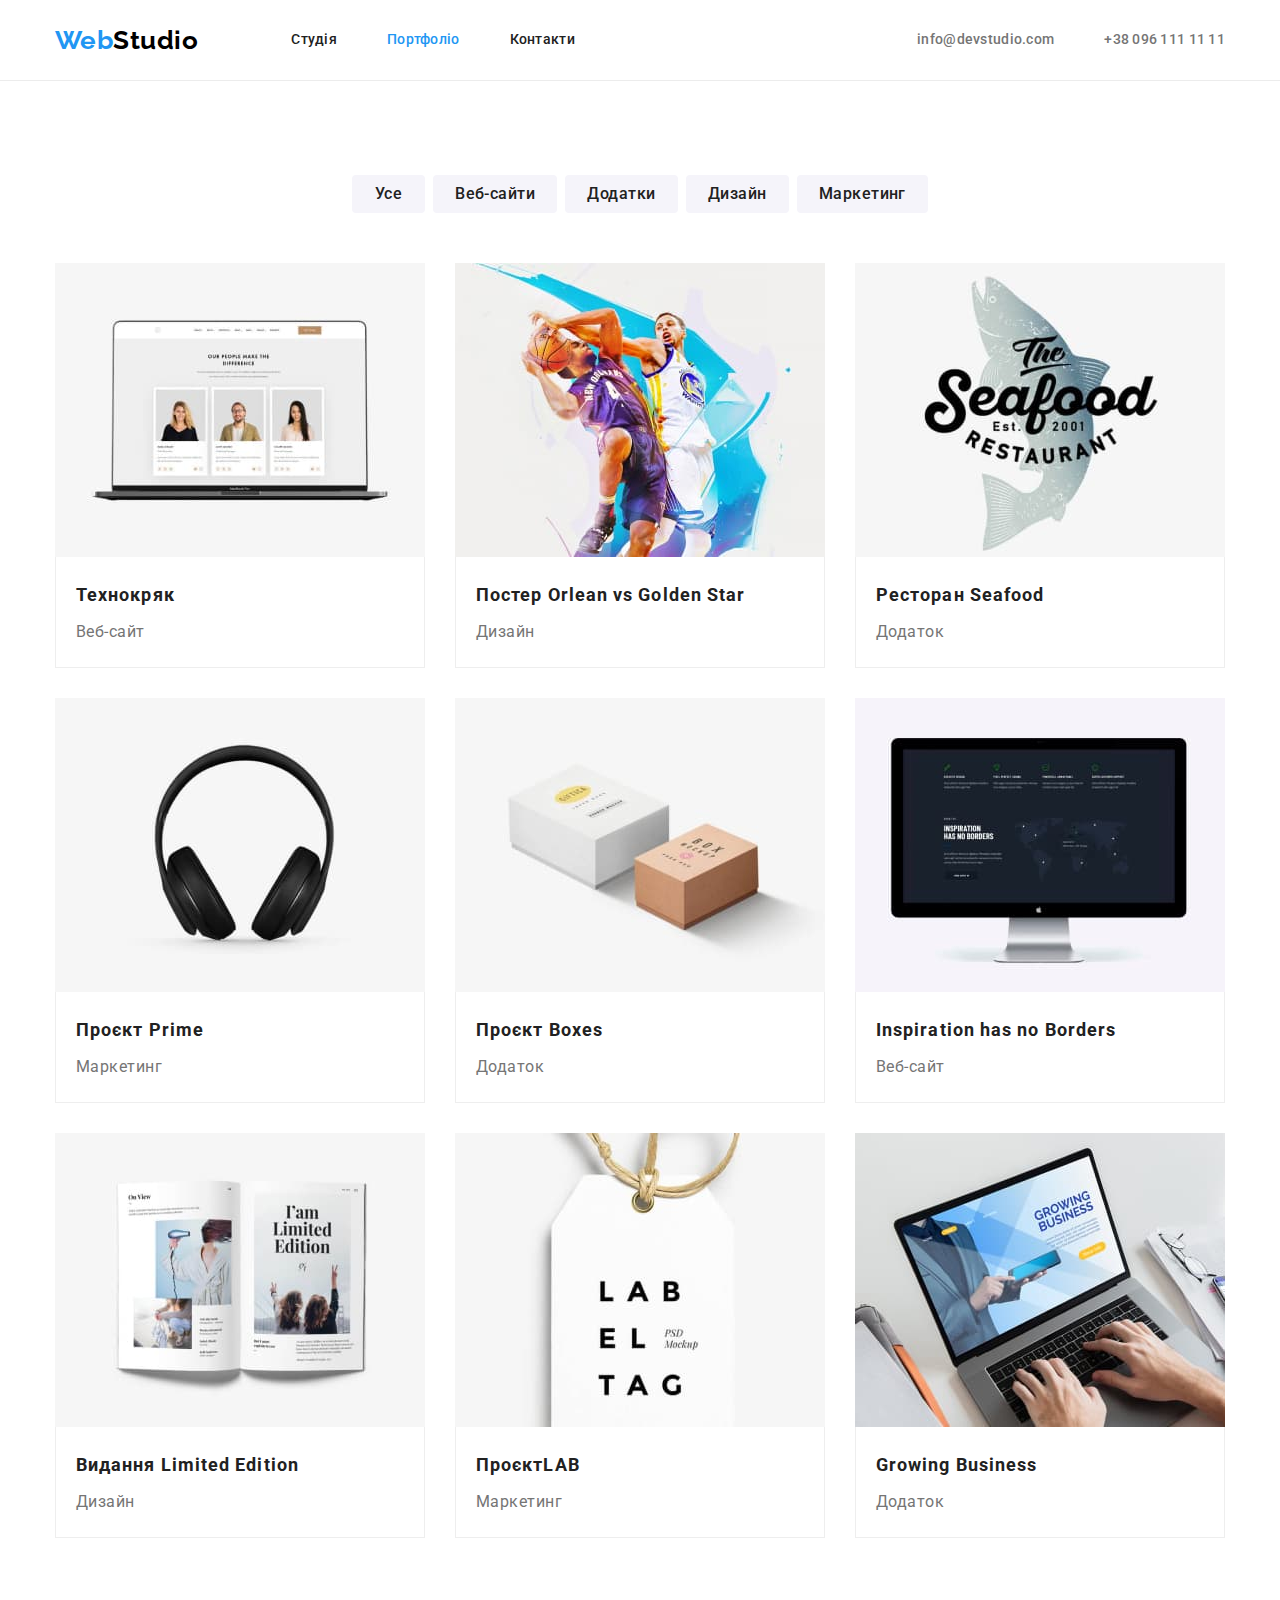
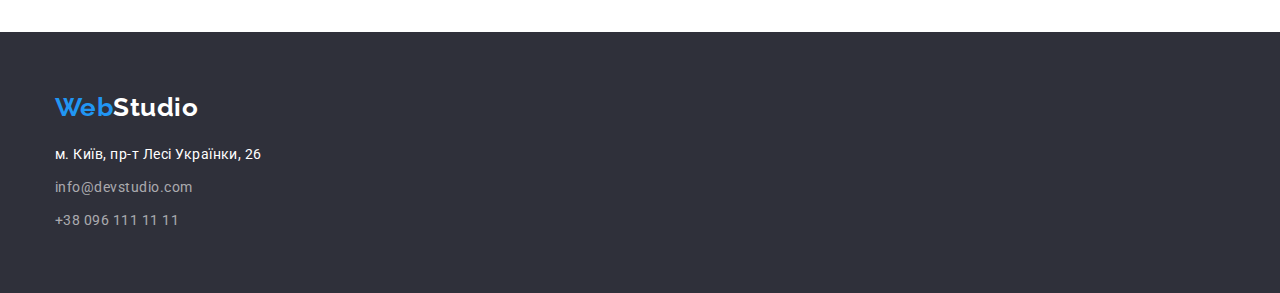
==== portfolio.html @ 2cf5e2be "start" ====
<!DOCTYPE html>
<html lang="uk">
  <head>
    <meta charset="UTF-8" />
    <meta http-equiv="X-UA-Compatible" content="IE=edge" />
    <meta name="viewport" content="width=device-width, initial-scale=1.0" />
    <title>Студія</title>
    <!-- Нормалізація -->
    <link
      rel="stylesheet"
      href="https://cdnjs.cloudflare.com/ajax/libs/modern-normalize/1.1.0/modern-normalize.min.css"
    />
    <!-- Шрифти -->
    <link rel="preconnect" href="https://fonts.googleapis.com" />
    <link rel="preconnect" href="https://fonts.gstatic.com" crossorigin />
    <link
      href="https://fonts.googleapis.com/css2?family=Raleway:wght@700&family=Roboto:wght@400;500;700;900&display=swap"
      rel="stylesheet"
    />
    <!-- Стилі -->
    <link rel="stylesheet" href="./css/styles.css" />
  </head>
  <body>
    <!--Шапка сторінки-->
    <header class="header">
      <div class="container">
        <div class="header-container">
          <nav class="header-nav">
            <a href="./index.html" class="logo header-logo">
            <span class="first-color-logo">Web</span>Studio
          </a>
          <ul class="site-nav">
              <li class="nav-item"><a href="./index.html" class="nav-link ">Студія</a></li>
              <li class="nav-item"><a href="./portfolio.html" class="nav-link current">Портфоліо</a></li>
              <li class="nav-item"><a href="" class="nav-link"> Контакти </a></li>
            </ul>
          </nav>
          <ul class="contact-info">
            <li class="contact-item">
              <a href="mailto:info@devstudio.com" class="contact-link">info@devstudio.com</a>
            </li>
            <li class="contact-item">
              <a href="tel:+380961111111" class="contact-link">+38 096 111 11 11</a>
            </li>
          </ul>
        </div>
      </div>
    </header>

    <!--Основний контент сторінки-->
    <main>
      <section class="section portfolio">
        <div class="container">
        <h1 class="portfolio-title visually-hidden">Портфоліо</h1>
        <!--Фільтр-->
        <ul class="filter">
          <li><button type="button" class="button secondary">Усе</button></li>
          <li><button type="button" class="button secondary">Веб-сайти</button></li>
          <li><button type="button" class="button secondary">Додатки</button></li>
          <li><button type="button" class="button secondary">Дизайн</button></li>
          <li><button type="button" class="button secondary">Маркетинг</button></li>
        </ul>

        <!--Портфоліо робіт-->
        <ul class="portfolio-list">
          <li class="portfolio-parts">
            <a href="#" class="portfolio-item">
              <img src="./images/portfolio/project-1.jpg" alt="project-1" width="370" />
              <div class="portfolio-name">
                <h2 class="portfolio-sample">Технокряк</h2>
              <p class="portfolio-type">Веб-сайт</p>
              </div>
            </a>
          </li>
          <li class="portfolio-parts">
            <a href="#" class="portfolio-item">
              <img src="./images/portfolio/project-2.jpg" alt="project-2" width="370" />
              <div class="portfolio-name">
                <h2 class="portfolio-sample">Постер <span lang="en"> Orlean vs Golden Star</span></h2>
              <p class="portfolio-type">Дизайн</p>
            </div>
          </a>
          </li>
          <li class="portfolio-parts">
            <a href="#" class="portfolio-item">
              <img src="./images/portfolio/project-3.jpg" alt="project-3" width="370" />
              <div class="portfolio-name">
                <h2 class="portfolio-sample">Ресторан <span lang="en">Seafood</span></h2>
              <p class="portfolio-type">Додаток</p>
            </div>
          </a>
          </li>
          <li class="portfolio-parts">
            <a href="#" class="portfolio-item">
              <img src="./images/portfolio/project-4.jpg" alt="project-4" width="370" />
              <div class="portfolio-name">
                <h2 class="portfolio-sample">Проєкт <span lang="en">Prime</span></h2>
              <p class="portfolio-type">Маркетинг</p>
            </div>
          </a>
          </li>
          <li class="portfolio-parts">
            <a href="#" class="portfolio-item">
              <img src="./images/portfolio/project-5.jpg" alt="project-5" width="370" />
              <div class="portfolio-name">
                <h2 class="portfolio-sample">Проєкт <span lang="en">Boxes</span></h2>
              <p class="portfolio-type">Додаток</p>
            </div>
          </a>
          </li>
          <li class="portfolio-parts">
            <a href="#" class="portfolio-item">
              <img src="./images/portfolio/project-6.jpg" alt="project-6" width="370" />
              <div class="portfolio-name">
                <h2 class="portfolio-sample"><span lang="en">Inspiration has no Borders</span></h2>
              <p class="portfolio-type">Веб-сайт</p>
            </div>
          </a>
          </li>
          <li class="portfolio-parts">
            <a href="#" class="portfolio-item">
              <img src="./images/portfolio/project-7.jpg" alt="project-7" width="370" />
              <div class="portfolio-name">
                <h2 class="portfolio-sample">Видання <span lang="en">Limited Edition</span></h2>
              <p class="portfolio-type">Дизайн</p>
            </div>
          </a>
          </li>
          <li class="portfolio-parts">
            <a href="#" class="portfolio-item">
              <img src="./images/portfolio/project-8.jpg" alt="project-8" width="370" />
              <div class="portfolio-name">
                <h2 class="portfolio-sample">Проєкт<span lang="en">LAB</span></h2>
              <p class="portfolio-type">Маркетинг</p>
            </div>
          </a>
          </li>
          <li class="portfolio-parts">
            <a href="#" class="portfolio-item">
              <img src="./images/portfolio/project-9.jpg" alt="project-9" width="370" />
              <div class="portfolio-name">
                <h2 class="portfolio-sample"><span lang="en">Growing Business</span></h2>
              <p class="portfolio-type">Додаток</p>
            </div>
          </a>
          </li>
        </ul>
        </div>
      </section>
    </main>

        <!--Підвал сторінки-->
    <footer class="footer">
      <div class="container">
        <a href="./index.html" class="logo footer-logo">
          <span class="first-color-logo">Web</span><span class="second-color-logo">Studio</span>
        </a>
        <address>
          <ul class="footer-list">
            <li class="address-item">
              <a
                href="https://goo.gl/maps/7CsHQQZuGeeyRnXi9"
                target="_blank"
                rel="noopener noreferrer nofollow"
                class="address-link"
              >
                м. Київ, пр-т Лесі Українки, 26
              </a>
            </li>
            <li class="address-item"><a href="mailto:info@devstudio.com" class="footer-link">info@devstudio.com</a></li>
            <li class="address-item"><a href="tel:+380961111111" class="footer-link">+38 096 111 11 11</a></li>
          </ul>
        </address>
      </div>
    </footer>
  </body>
</html>
---- css/styles.css ----
:root {
  --primery-text-color: #757575;
  --title-text-color: #212121;
  --accent-color: #2196f3;
  --primery-white-color: #ffffff;
  --primery-black-color: #000000;
  --address-second-color: rgba(255, 255, 255, 0.6);
  --primery-bg-color: #2f303a;
  --button-primery-bg-color: #2196f3;
  --button-bg-active-color: #188ce8;
  --special-bg-color: #f5f4fa;
  --portfolio-bg-color: #eeeeee;
  --border-header-color: #ececec;
}

body {
  background-color: var(--primery-white-color);
  color: var(--primery-text-color);
  font-family: 'Roboto', sans-serif;
  letter-spacing: 0.03em;
}

ul {
  list-style: none;
  margin: 0;
  padding: 0;
}

img {
  display: block;
  max-width: 100%;
  height: auto;
}

h1,
h2,
h3,
p {
  margin-top: 0;
}

/* Інформація по секціям загальна */

.container {
  width: 1200px;
  margin-left: auto;
  margin-right: auto;
  padding-left: 15px;
  padding-right: 15px;
}

.section {
  padding-top: 94px;
  padding-bottom: 94px;
}

.features-title,
.work-title,
.team-title,
.portfolio-title,
.features-accent,
.team-people,
.portfolio-sample {
  color: var(--title-text-color);
}

.features-title,
.work-title,
.team-title,
.portfolio-title {
  font-weight: 700;
  font-size: 36px;
  line-height: 1.16;
  text-align: center;
}

.visually-hidden {
  position: absolute;
  white-space: nowrap;
  width: 1px;
  height: 1px;
  overflow: hidden;
  border: 0;
  padding: 0;
  clip: rect(0 0 0 0);
  clip-path: inset(50%);
  margin: -1px;
}

/* Шапка сайту*/

.header {
  border-bottom: 1px solid var(--border-header-color);
}
.logo {
  color: var(--primery-black-color);
  font-family: 'Raleway', sans-serif;
  font-weight: 700;
  font-size: 26px;
  line-height: 1.19;
  text-decoration: none;
}

.first-color-logo {
  color: var(--accent-color);
}

.header-container,
.header-nav {
  display: flex;
  justify-content: space-between;
  align-items: center;
}

.header-nav {
  gap: 93px;
}

.header-logo {
  display: flex;
}

/* Сайт навігація */

.site-nav,
.contact-info {
  display: flex;
  gap: 50px;
}

.nav-link,
.contact-link {
  display: block;
  padding-top: 32px;
  padding-bottom: 32px;

  color: var(--title-text-color);
  font-weight: 500;
  font-size: 14px;
  line-height: 1.14;
  letter-spacing: 0.02em;
  text-decoration: none;
}

.nav-link:hover,
.nav-link:focus,
.contact-link:hover,
.contact-link:focus {
  color: var(--accent-color);
}

.nav-link.current {
  color: var(--accent-color);
}

.contact-link {
  color: var(--primery-text-color);
  font-weight: 500;
  font-size: 14px;
  line-height: 1.14;
  letter-spacing: 0.02em;
  text-decoration: none;
}

/* Банер */

.section-banner{
  padding-top: 200px;
  padding-bottom: 200px;
  
  background-color: var(--primery-bg-color);
  text-align: center;

}

.banner-title {
  max-width: 696px;
  margin: 0 auto 30px;

  color: var(--primery-white-color);
  font-weight: 900;
  font-size: 44px;
  line-height: 1.36;
  letter-spacing: 0.06em;
  text-transform: uppercase;
}

/* Кнопка */

.button {
  border-radius: 4px;
  border: transparent;

  font-family: inherit;
  font-size: 16px;
  text-align: center;
  cursor: pointer;
}

.primery {
  padding: 10px 32px;
  min-width: 216px;

  color: var(--primery-white-color);
  background-color: var(--button-primery-bg-color);
  font-weight: 700;
  line-height: 1.87;
  letter-spacing: 0.06em;
}

.primery:hover,
.primery:focus {
  color: var(--primery-white-color);
  background-color: var(--button-bg-active-color);
}

.secondary {
  min-width: 73px;
  padding: 6px 22px;

  color: var(--title-text-color);
  background-color: var(--special-bg-color);
  font-weight: 500;
  line-height: 1.62;
  letter-spacing: 0.03em;
}

.secondary:hover,
.secondary:focus {
  color: var(--primery-white-color);
  background-color: var(--button-primery-bg-color);
}

/* Секція особливості */

.features-list {
  display: flex;
}

.features-item {
  width: 270px;
  margin-right: 30px;
}

.features-item:last-child {
  margin-right: 0;
}

.features-accent {
  margin-bottom: 10px;

  font-weight: 700;
  font-size: 14px;
  line-height: 1.14;
  text-transform: uppercase;
}

.features-text {
  margin-bottom: 0;
  font-size: 14px;
  line-height: 1.71;
}

/* Чим ми замаємось */

.work {
  padding-top: 0;
}

.work-title {
  margin-bottom: 50px;
}

.work-list {
  display: flex;
}

.work-item {
  flex-basis: 370px;
  margin-right: 30px;
}

.work-item:nth-child(3n) {
  margin-right: 0;
}

/* Наша команда */

.our-team {
  background-color: var(--special-bg-color);
}

.team-title {
  margin-bottom: 50px;
}

.team-list {
  display: flex;
}

.team-item {
  margin-right: 30px;

  background-color: var(--primery-white-color);
  border-radius: 0px 0px 4px 4px;
}

.team-item:last-child {
  margin-right: 0;
}

.team-foto {
  flex-basis: 270px;
}

.team-description {
  padding-top: 30px;
  padding-bottom: 30px;
}

.team-people {
  margin-bottom: 10px;

  font-weight: 500;
  font-size: 16px;
  line-height: 1.19;
  text-align: center;
}

.team-job {
  margin-bottom: 0;

  font-size: 16px;
  line-height: 1.19;
  text-align: center;
}

/* Портфоліо */

.filter {
  display: flex;
  justify-content: center;
  margin-bottom: 50px;
  gap: 8px;
}

.portfolio-list {
  display: flex;
  flex-wrap: wrap;
}

.portfolio-parts {
  flex-basis: 370px;
  margin-right: 30px;
  margin-bottom: 30px;
  
}

.portfolio-parts:nth-child(3n) {
  margin-right: 0;
}

.portfolio-parts:nth-last-child(-n + 3) {
  margin-bottom: 0;
}

.portfolio-item {
  background-color: var(--portfolio-bg-color);
  text-decoration: none;
}

.portfolio-name {
  padding-top: 20px;
  padding-right: 24px;
  padding-bottom: 20px;
  padding-left: 20px;

border-right: 1px solid var(--portfolio-bg-color);
border-bottom: 1px solid var(--portfolio-bg-color);
border-left: 1px solid var(--portfolio-bg-color);
}

.portfolio-sample {
  margin-bottom: 4px;

  font-weight: 700;
  font-size: 18px;
  line-height: 2;
  letter-spacing: 0.06em;
}

.portfolio-type {
  margin-bottom: 0;

  color: var(--primery-text-color);
  font-size: 16px;
  line-height: 1.88;
}

/* Підвал */

.footer {
  padding-top: 60px;
  padding-bottom: 60px;

  background-color: var(--primery-bg-color);
}

.footer-logo {
  display: block;
  margin-bottom: 20px;
}
.second-color-logo,
.address-link {
  color: var(--primery-white-color);
}

.footer-link {
  color: var(--address-second-color);
}

.address-item {
  margin-bottom: 9px;
}

.address-item:last-child{
  margin-bottom: 0;
}

.address-link:hover,
.address-link:focus,
.footer-link:hover,
.footer-link:focus {
  color: var(--accent-color);
}

.address-link,
.footer-link {
  font-style: normal;
  font-size: 14px;
  line-height: 1.71;
  text-decoration: none;
}
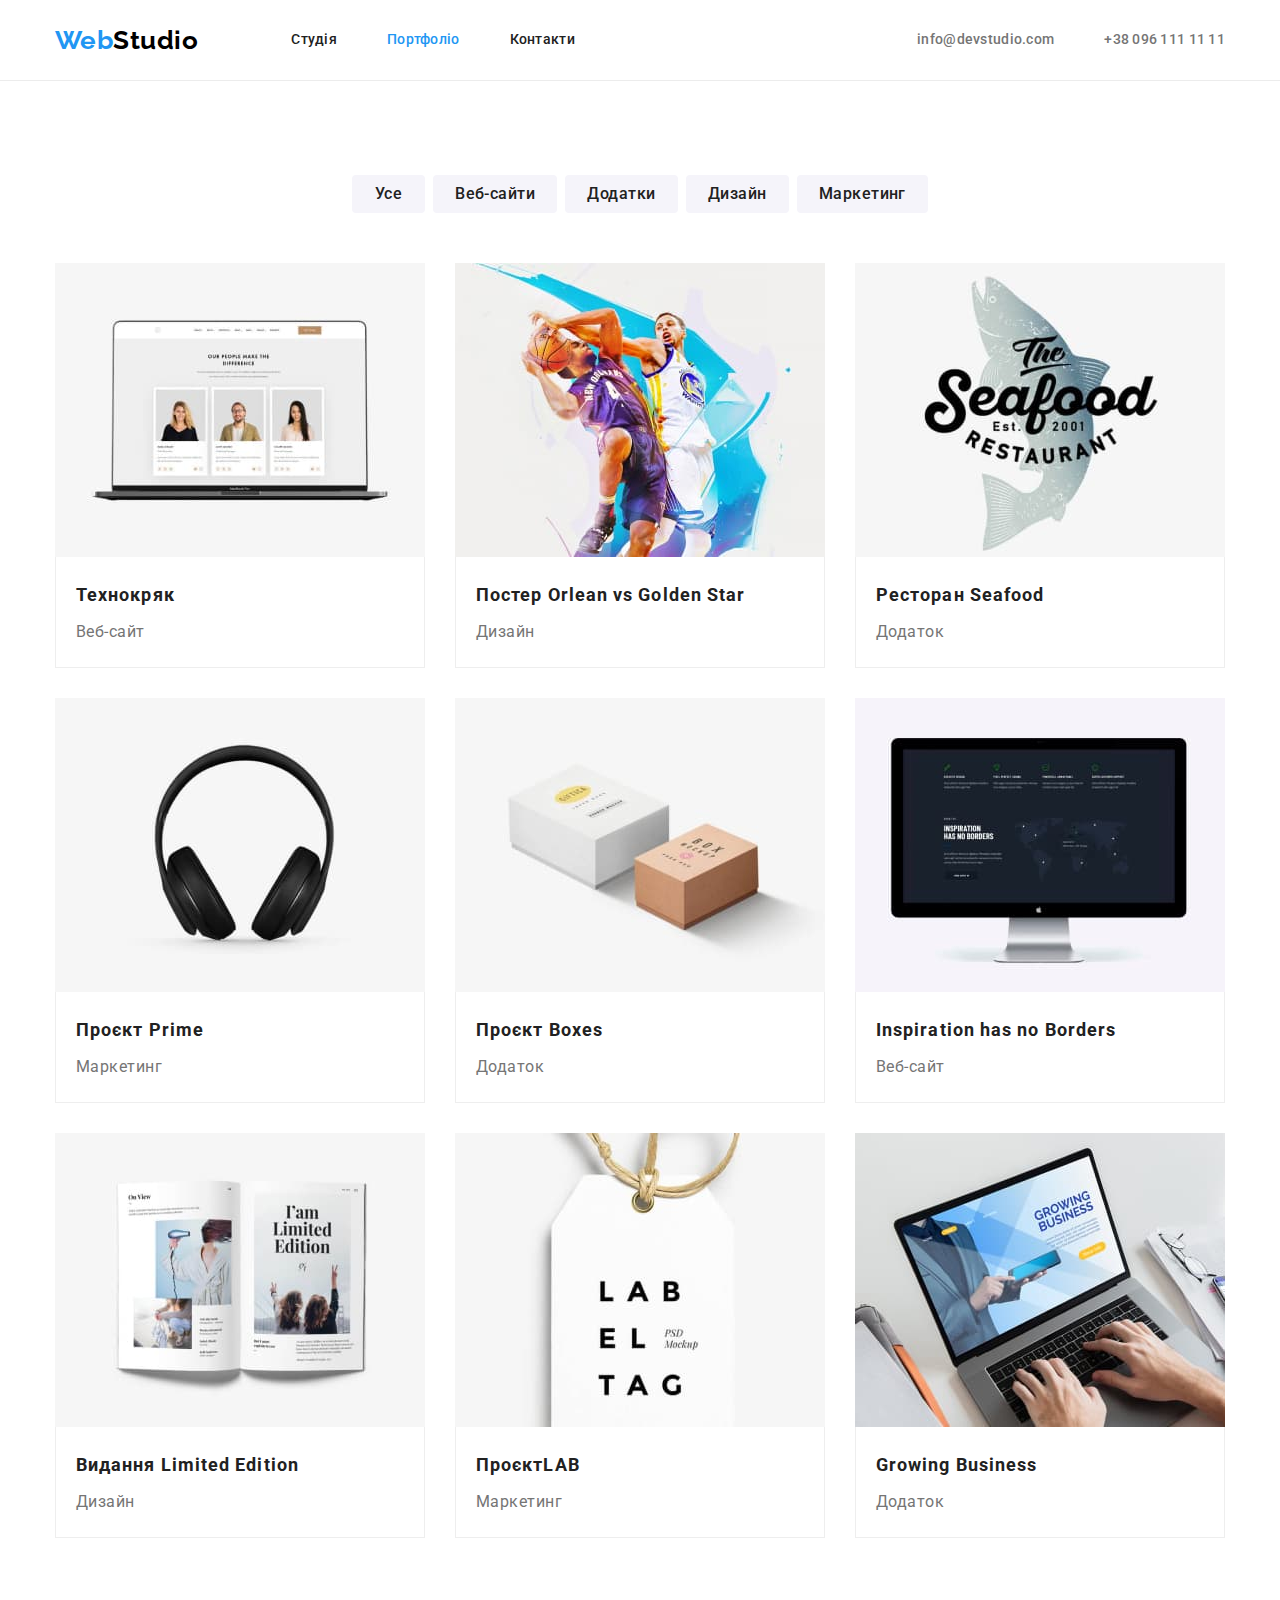
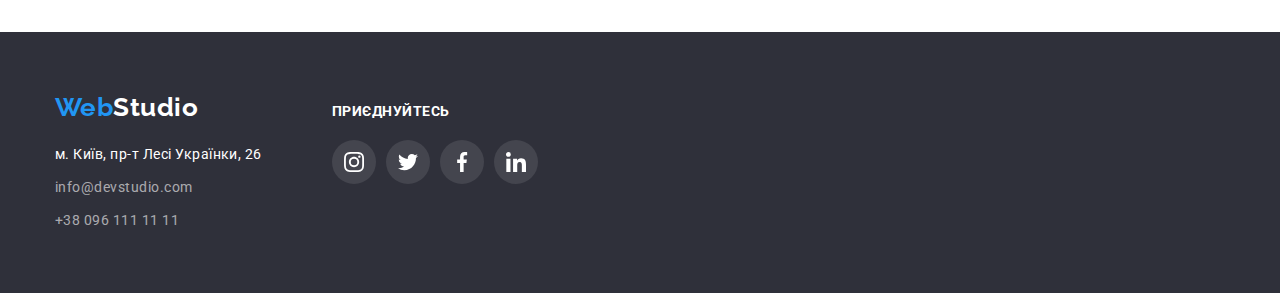
==== commit 1323cae4: "mac21;09" ====
--- a/portfolio.html
+++ b/portfolio.html
@@ -26,12 +26,14 @@
       <div class="container">
         <div class="header-container">
           <nav class="header-nav">
-            <a href="./index.html" class="logo header-logo">
-            <span class="first-color-logo">Web</span>Studio
-          </a>
-          <ul class="site-nav">
-              <li class="nav-item"><a href="./index.html" class="nav-link ">Студія</a></li>
-              <li class="nav-item"><a href="./portfolio.html" class="nav-link current">Портфоліо</a></li>
+            <a href="./index.html" class="logo header-logo hhhhh">
+              <span class="first-color-logo">Web</span>Studio
+            </a>
+            <ul class="site-nav">
+              <li class="nav-item"><a href="./index.html" class="nav-link">Студія</a></li>
+              <li class="nav-item">
+                <a href="./portfolio.html" class="nav-link current">Портфоліо</a>
+              </li>
               <li class="nav-item"><a href="" class="nav-link"> Контакти </a></li>
             </ul>
           </nav>
@@ -51,127 +53,170 @@
     <main>
       <section class="section portfolio">
         <div class="container">
-        <h1 class="portfolio-title visually-hidden">Портфоліо</h1>
-        <!--Фільтр-->
-        <ul class="filter">
-          <li><button type="button" class="button secondary">Усе</button></li>
-          <li><button type="button" class="button secondary">Веб-сайти</button></li>
-          <li><button type="button" class="button secondary">Додатки</button></li>
-          <li><button type="button" class="button secondary">Дизайн</button></li>
-          <li><button type="button" class="button secondary">Маркетинг</button></li>
-        </ul>
+          <h1 class="portfolio-title visually-hidden">Портфоліо</h1>
+          <!--Фільтр-->
+          <ul class="filter">
+            <li><button type="button" class="button secondary">Усе</button></li>
+            <li><button type="button" class="button secondary">Веб-сайти</button></li>
+            <li><button type="button" class="button secondary">Додатки</button></li>
+            <li><button type="button" class="button secondary">Дизайн</button></li>
+            <li><button type="button" class="button secondary">Маркетинг</button></li>
+          </ul>
 
-        <!--Портфоліо робіт-->
-        <ul class="portfolio-list">
-          <li class="portfolio-parts">
-            <a href="#" class="portfolio-item">
-              <img src="./images/portfolio/project-1.jpg" alt="project-1" width="370" />
-              <div class="portfolio-name">
-                <h2 class="portfolio-sample">Технокряк</h2>
-              <p class="portfolio-type">Веб-сайт</p>
-              </div>
-            </a>
-          </li>
-          <li class="portfolio-parts">
-            <a href="#" class="portfolio-item">
-              <img src="./images/portfolio/project-2.jpg" alt="project-2" width="370" />
-              <div class="portfolio-name">
-                <h2 class="portfolio-sample">Постер <span lang="en"> Orlean vs Golden Star</span></h2>
-              <p class="portfolio-type">Дизайн</p>
-            </div>
-          </a>
-          </li>
-          <li class="portfolio-parts">
-            <a href="#" class="portfolio-item">
-              <img src="./images/portfolio/project-3.jpg" alt="project-3" width="370" />
-              <div class="portfolio-name">
-                <h2 class="portfolio-sample">Ресторан <span lang="en">Seafood</span></h2>
-              <p class="portfolio-type">Додаток</p>
-            </div>
-          </a>
-          </li>
-          <li class="portfolio-parts">
-            <a href="#" class="portfolio-item">
-              <img src="./images/portfolio/project-4.jpg" alt="project-4" width="370" />
-              <div class="portfolio-name">
-                <h2 class="portfolio-sample">Проєкт <span lang="en">Prime</span></h2>
-              <p class="portfolio-type">Маркетинг</p>
-            </div>
-          </a>
-          </li>
-          <li class="portfolio-parts">
-            <a href="#" class="portfolio-item">
-              <img src="./images/portfolio/project-5.jpg" alt="project-5" width="370" />
-              <div class="portfolio-name">
-                <h2 class="portfolio-sample">Проєкт <span lang="en">Boxes</span></h2>
-              <p class="portfolio-type">Додаток</p>
-            </div>
-          </a>
-          </li>
-          <li class="portfolio-parts">
-            <a href="#" class="portfolio-item">
-              <img src="./images/portfolio/project-6.jpg" alt="project-6" width="370" />
-              <div class="portfolio-name">
-                <h2 class="portfolio-sample"><span lang="en">Inspiration has no Borders</span></h2>
-              <p class="portfolio-type">Веб-сайт</p>
-            </div>
-          </a>
-          </li>
-          <li class="portfolio-parts">
-            <a href="#" class="portfolio-item">
-              <img src="./images/portfolio/project-7.jpg" alt="project-7" width="370" />
-              <div class="portfolio-name">
-                <h2 class="portfolio-sample">Видання <span lang="en">Limited Edition</span></h2>
-              <p class="portfolio-type">Дизайн</p>
-            </div>
-          </a>
-          </li>
-          <li class="portfolio-parts">
-            <a href="#" class="portfolio-item">
-              <img src="./images/portfolio/project-8.jpg" alt="project-8" width="370" />
-              <div class="portfolio-name">
-                <h2 class="portfolio-sample">Проєкт<span lang="en">LAB</span></h2>
-              <p class="portfolio-type">Маркетинг</p>
-            </div>
-          </a>
-          </li>
-          <li class="portfolio-parts">
-            <a href="#" class="portfolio-item">
-              <img src="./images/portfolio/project-9.jpg" alt="project-9" width="370" />
-              <div class="portfolio-name">
-                <h2 class="portfolio-sample"><span lang="en">Growing Business</span></h2>
-              <p class="portfolio-type">Додаток</p>
-            </div>
-          </a>
-          </li>
-        </ul>
+          <!--Портфоліо робіт-->
+          <ul class="portfolio-list">
+            <li class="portfolio-parts">
+              <a href="#" class="portfolio-item">
+                <img src="./images/portfolio/project-1.jpg" alt="project-1" width="370" />
+                <div class="portfolio-name">
+                  <h2 class="portfolio-sample">Технокряк</h2>
+                  <p class="portfolio-type">Веб-сайт</p>
+                </div>
+              </a>
+            </li>
+            <li class="portfolio-parts">
+              <a href="#" class="portfolio-item">
+                <img src="./images/portfolio/project-2.jpg" alt="project-2" width="370" />
+                <div class="portfolio-name">
+                  <h2 class="portfolio-sample">
+                    Постер <span lang="en"> Orlean vs Golden Star</span>
+                  </h2>
+                  <p class="portfolio-type">Дизайн</p>
+                </div>
+              </a>
+            </li>
+            <li class="portfolio-parts">
+              <a href="#" class="portfolio-item">
+                <img src="./images/portfolio/project-3.jpg" alt="project-3" width="370" />
+                <div class="portfolio-name">
+                  <h2 class="portfolio-sample">Ресторан <span lang="en">Seafood</span></h2>
+                  <p class="portfolio-type">Додаток</p>
+                </div>
+              </a>
+            </li>
+            <li class="portfolio-parts">
+              <a href="#" class="portfolio-item">
+                <img src="./images/portfolio/project-4.jpg" alt="project-4" width="370" />
+                <div class="portfolio-name">
+                  <h2 class="portfolio-sample">Проєкт <span lang="en">Prime</span></h2>
+                  <p class="portfolio-type">Маркетинг</p>
+                </div>
+              </a>
+            </li>
+            <li class="portfolio-parts">
+              <a href="#" class="portfolio-item">
+                <img src="./images/portfolio/project-5.jpg" alt="project-5" width="370" />
+                <div class="portfolio-name">
+                  <h2 class="portfolio-sample">Проєкт <span lang="en">Boxes</span></h2>
+                  <p class="portfolio-type">Додаток</p>
+                </div>
+              </a>
+            </li>
+            <li class="portfolio-parts">
+              <a href="#" class="portfolio-item">
+                <img src="./images/portfolio/project-6.jpg" alt="project-6" width="370" />
+                <div class="portfolio-name">
+                  <h2 class="portfolio-sample">
+                    <span lang="en">Inspiration has no Borders</span>
+                  </h2>
+                  <p class="portfolio-type">Веб-сайт</p>
+                </div>
+              </a>
+            </li>
+            <li class="portfolio-parts">
+              <a href="#" class="portfolio-item">
+                <img src="./images/portfolio/project-7.jpg" alt="project-7" width="370" />
+                <div class="portfolio-name">
+                  <h2 class="portfolio-sample">Видання <span lang="en">Limited Edition</span></h2>
+                  <p class="portfolio-type">Дизайн</p>
+                </div>
+              </a>
+            </li>
+            <li class="portfolio-parts">
+              <a href="#" class="portfolio-item">
+                <img src="./images/portfolio/project-8.jpg" alt="project-8" width="370" />
+                <div class="portfolio-name">
+                  <h2 class="portfolio-sample">Проєкт<span lang="en">LAB</span></h2>
+                  <p class="portfolio-type">Маркетинг</p>
+                </div>
+              </a>
+            </li>
+            <li class="portfolio-parts">
+              <a href="#" class="portfolio-item">
+                <img src="./images/portfolio/project-9.jpg" alt="project-9" width="370" />
+                <div class="portfolio-name">
+                  <h2 class="portfolio-sample"><span lang="en">Growing Business</span></h2>
+                  <p class="portfolio-type">Додаток</p>
+                </div>
+              </a>
+            </li>
+          </ul>
         </div>
       </section>
     </main>
 
-        <!--Підвал сторінки-->
+    <!--Підвал сторінки-->
     <footer class="footer">
-      <div class="container">
-        <a href="./index.html" class="logo footer-logo">
-          <span class="first-color-logo">Web</span><span class="second-color-logo">Studio</span>
-        </a>
-        <address>
-          <ul class="footer-list">
-            <li class="address-item">
-              <a
-                href="https://goo.gl/maps/7CsHQQZuGeeyRnXi9"
-                target="_blank"
-                rel="noopener noreferrer nofollow"
-                class="address-link"
-              >
-                м. Київ, пр-т Лесі Українки, 26
-              </a>
-            </li>
-            <li class="address-item"><a href="mailto:info@devstudio.com" class="footer-link">info@devstudio.com</a></li>
-            <li class="address-item"><a href="tel:+380961111111" class="footer-link">+38 096 111 11 11</a></li>
-          </ul>
-        </address>
+      <div class="container footer-container">
+        <div class="footer-address-list">
+          <a href="./index.html" class="logo footer-logo">
+            <span class="first-color-logo">Web</span><span class="second-color-logo">Studio</span>
+          </a>
+          <address>
+            <ul class="footer-list">
+              <li class="address-item">
+                <a
+                  href="https://goo.gl/maps/7CsHQQZuGeeyRnXi9"
+                  target="_blank"
+                  rel="noopener noreferrer nofollow"
+                  class="address-link"
+                >
+                  м. Київ, пр-т Лесі Українки, 26
+                </a>
+              </li>
+              <li class="address-item">
+                <a href="mailto:info@devstudio.com" class="footer-link">info@devstudio.com</a>
+              </li>
+              <li class="address-item">
+                <a href="tel:+380961111111" class="footer-link">+38 096 111 11 11</a>
+              </li>
+            </ul>
+          </address>
+        </div>
+        <div class="footer-socials">
+          <h2 class="footer-title">приєднуйтесь</h2>
+          <ul class="footer-socails-list">
+            <li class="footer-socials-item">
+              <a class="footer-socials-link" href="#">
+                <svg class="footer-socials-icon" width="20" height="20">
+                  <use href="./images/icons/icons.svg#icon-instagram"></use>
+                </svg>
+              </a>
+            </li>
+            <li class="footer-socials-item">
+              <a class="footer-socials-link" href="#">
+                <svg class="footer-socials-icon" width="20" height="20">
+                  <use href="./images/icons/icons.svg#icon-twitter"></use>
+                </svg>
+              </a>
+            </li>
+            <li class="footer-socials-item">
+              <a class="footer-socials-link" href="#">
+                <svg class="footer-socials-icon" width="20" height="20">
+                  <use href="./images/icons/icons.svg#icon-facebook"></use>
+                </svg>
+              </a>
+            </li>
+            <li class="footer-socials-item">
+              <a class="footer-socials-link" href="#">
+                <svg class="footer-socials-icon" width="20" height="20">
+                  <use href="./images/icons/icons.svg#icon-linkedin"></use>
+                </svg>
+              </a>
+            </li>
+          </ul>
+        </div>
       </div>
     </footer>
   </body>
-</html>+</html>
--- a/css/styles.css
+++ b/css/styles.css
@@ -11,6 +11,9 @@
   --special-bg-color: #f5f4fa;
   --portfolio-bg-color: #eeeeee;
   --border-header-color: #ececec;
+  --bg-gradient-color: rgba(47, 48, 58, 0.4);
+  --border-icon-color: #afb1b8;
+  --footer-bg-icon: rgba(255, 255, 255, 0.1);
 }
 
 body {
@@ -58,6 +61,7 @@
 .work-title,
 .team-title,
 .portfolio-title,
+.partners-title,
 .features-accent,
 .team-people,
 .portfolio-sample {
@@ -67,7 +71,8 @@
 .features-title,
 .work-title,
 .team-title,
-.portfolio-title {
+.portfolio-title,
+.partners-title {
   font-weight: 700;
   font-size: 36px;
   line-height: 1.16;
@@ -128,8 +133,12 @@
   gap: 50px;
 }
 
-.nav-link,
-.contact-link {
+.contact-item {
+  padding-top: 32px;
+  padding-bottom: 32px;
+}
+
+.nav-link {
   display: block;
   padding-top: 32px;
   padding-bottom: 32px;
@@ -142,35 +151,48 @@
   text-decoration: none;
 }
 
+.contact-link {
+  display: flex;
+  gap: 10px;
+  align-items: center;
+
+  fill: var(--primery-text-color);
+  color: var(--primery-text-color);
+
+  font-weight: 500;
+  font-size: 14px;
+  line-height: 1.14;
+  letter-spacing: 0.02em;
+  text-decoration: none;
+}
+
 .nav-link:hover,
 .nav-link:focus,
 .contact-link:hover,
 .contact-link:focus {
   color: var(--accent-color);
+  fill: var(--accent-color);
 }
 
 .nav-link.current {
   color: var(--accent-color);
 }
 
-.contact-link {
-  color: var(--primery-text-color);
-  font-weight: 500;
-  font-size: 14px;
-  line-height: 1.14;
-  letter-spacing: 0.02em;
-  text-decoration: none;
-}
-
 /* Банер */
 
-.section-banner{
+.section-banner {
+  max-width: 1600px;
+  max-height: 600px;
   padding-top: 200px;
   padding-bottom: 200px;
-  
+  margin-left: auto;
+  margin-right: auto;
+
+  background-image: linear-gradient(to top, var(--bg-gradient-color), var(--bg-gradient-color)),
+    url(../images/main-page/hero-bg-img.jpg);
   background-color: var(--primery-bg-color);
+
   text-align: center;
-
 }
 
 .banner-title {
@@ -229,21 +251,26 @@
 .secondary:focus {
   color: var(--primery-white-color);
   background-color: var(--button-primery-bg-color);
+  box-shadow: 0px 3px 1px rgba(0, 0, 0, 0.1), 0px 1px 2px rgba(0, 0, 0, 0.08),
+    0px 2px 2px rgba(0, 0, 0, 0.12);
 }
 
 /* Секція особливості */
 
 .features-list {
   display: flex;
-}
-
-.features-item {
+  gap: 30px;
+}
+
+.features-icon-conteiner {
+  display: flex;
+  justify-content: center;
+  align-items: center;
   width: 270px;
-  margin-right: 30px;
-}
-
-.features-item:last-child {
-  margin-right: 0;
+  height: 120px;
+  margin-bottom: 30px;
+
+  background-color: var(--special-bg-color);
 }
 
 .features-accent {
@@ -303,6 +330,8 @@
 
   background-color: var(--primery-white-color);
   border-radius: 0px 0px 4px 4px;
+  box-shadow: 0px 1px 3px rgba(0, 0, 0, 0.12), 0px 1px 1px rgba(0, 0, 0, 0.14),
+    0px 2px 1px rgba(0, 0, 0, 0.2);
 }
 
 .team-item:last-child {
@@ -328,11 +357,72 @@
 }
 
 .team-job {
-  margin-bottom: 0;
+  margin-bottom: 16px;
 
   font-size: 16px;
   line-height: 1.19;
   text-align: center;
+}
+
+/* Соціальні мережі */
+
+.team-socials-list {
+  display: flex;
+  align-items: center;
+  justify-content: center;
+  gap: 10px;
+}
+
+.socials-item {
+  width: 44px;
+  height: 44px;
+}
+
+.socials-link {
+  display: flex;
+  align-items: center;
+  justify-content: center;
+  width: 100%;
+  height: 100%;
+  background-color: var(--primery-white-color);
+  fill: var(--border-icon-color);
+  border-radius: 50%;
+  cursor: pointer;
+}
+
+.socials-link:hover {
+  fill: var(--primery-white-color);
+  background-color: var(--accent-color);
+}
+
+/* Наші партнери */
+
+.partners-list {
+  display: flex;
+  align-items: center;
+  gap: 30px;
+}
+
+.partners-item {
+  width: 170px;
+  height: 92px;
+}
+
+.partners-link {
+  display: flex;
+  width: 100%;
+  height: 100%;
+  justify-content: center;
+  align-items: center;
+  fill: var(--border-icon-color);
+  border: 1px solid var(--border-icon-color);
+  border-radius: 4px;
+  cursor: pointer;
+}
+
+.partners-link:hover {
+  fill: var(--accent-color);
+  border: 1px solid var(--accent-color);
 }
 
 /* Портфоліо */
@@ -353,7 +443,6 @@
   flex-basis: 370px;
   margin-right: 30px;
   margin-bottom: 30px;
-  
 }
 
 .portfolio-parts:nth-child(3n) {
@@ -362,6 +451,11 @@
 
 .portfolio-parts:nth-last-child(-n + 3) {
   margin-bottom: 0;
+}
+
+.portfolio-parts:hover {
+  box-shadow: 0px 1px 1px rgba(0, 0, 0, 0.12), 0px 4px 4px rgba(0, 0, 0, 0.06),
+    1px 4px 6px rgba(0, 0, 0, 0.16);
 }
 
 .portfolio-item {
@@ -375,9 +469,9 @@
   padding-bottom: 20px;
   padding-left: 20px;
 
-border-right: 1px solid var(--portfolio-bg-color);
-border-bottom: 1px solid var(--portfolio-bg-color);
-border-left: 1px solid var(--portfolio-bg-color);
+  border-right: 1px solid var(--portfolio-bg-color);
+  border-bottom: 1px solid var(--portfolio-bg-color);
+  border-left: 1px solid var(--portfolio-bg-color);
 }
 
 .portfolio-sample {
@@ -406,6 +500,12 @@
   background-color: var(--primery-bg-color);
 }
 
+.footer-container {
+  display: flex;
+  align-items: baseline;
+  gap: 70px;
+}
+
 .footer-logo {
   display: block;
   margin-bottom: 20px;
@@ -423,7 +523,7 @@
   margin-bottom: 9px;
 }
 
-.address-item:last-child{
+.address-item:last-child {
   margin-bottom: 0;
 }
 
@@ -441,3 +541,42 @@
   line-height: 1.71;
   text-decoration: none;
 }
+
+/* Соціальні мережі компанії */
+
+.footer-title {
+  margin-bottom: 20px;
+
+  font-weight: 700;
+  font-size: 14px;
+  line-height: 1.14em;
+  color: var(--primery-white-color);
+  text-transform: uppercase;
+}
+
+.footer-socails-list {
+  display: flex;
+  align-items: center;
+  gap: 10px;
+}
+
+.footer-socials-item {
+  width: 44px;
+  height: 44px;
+}
+
+.footer-socials-link {
+  display: flex;
+  justify-content: center;
+  align-items: center;
+  width: 100%;
+  height: 100%;
+  fill: var(--primery-white-color);
+  background-color: var(--footer-bg-icon);
+  border-radius: 50%;
+  cursor: pointer;
+}
+
+.footer-socials-link:hover {
+  background-color: var(--button-primery-bg-color);
+}
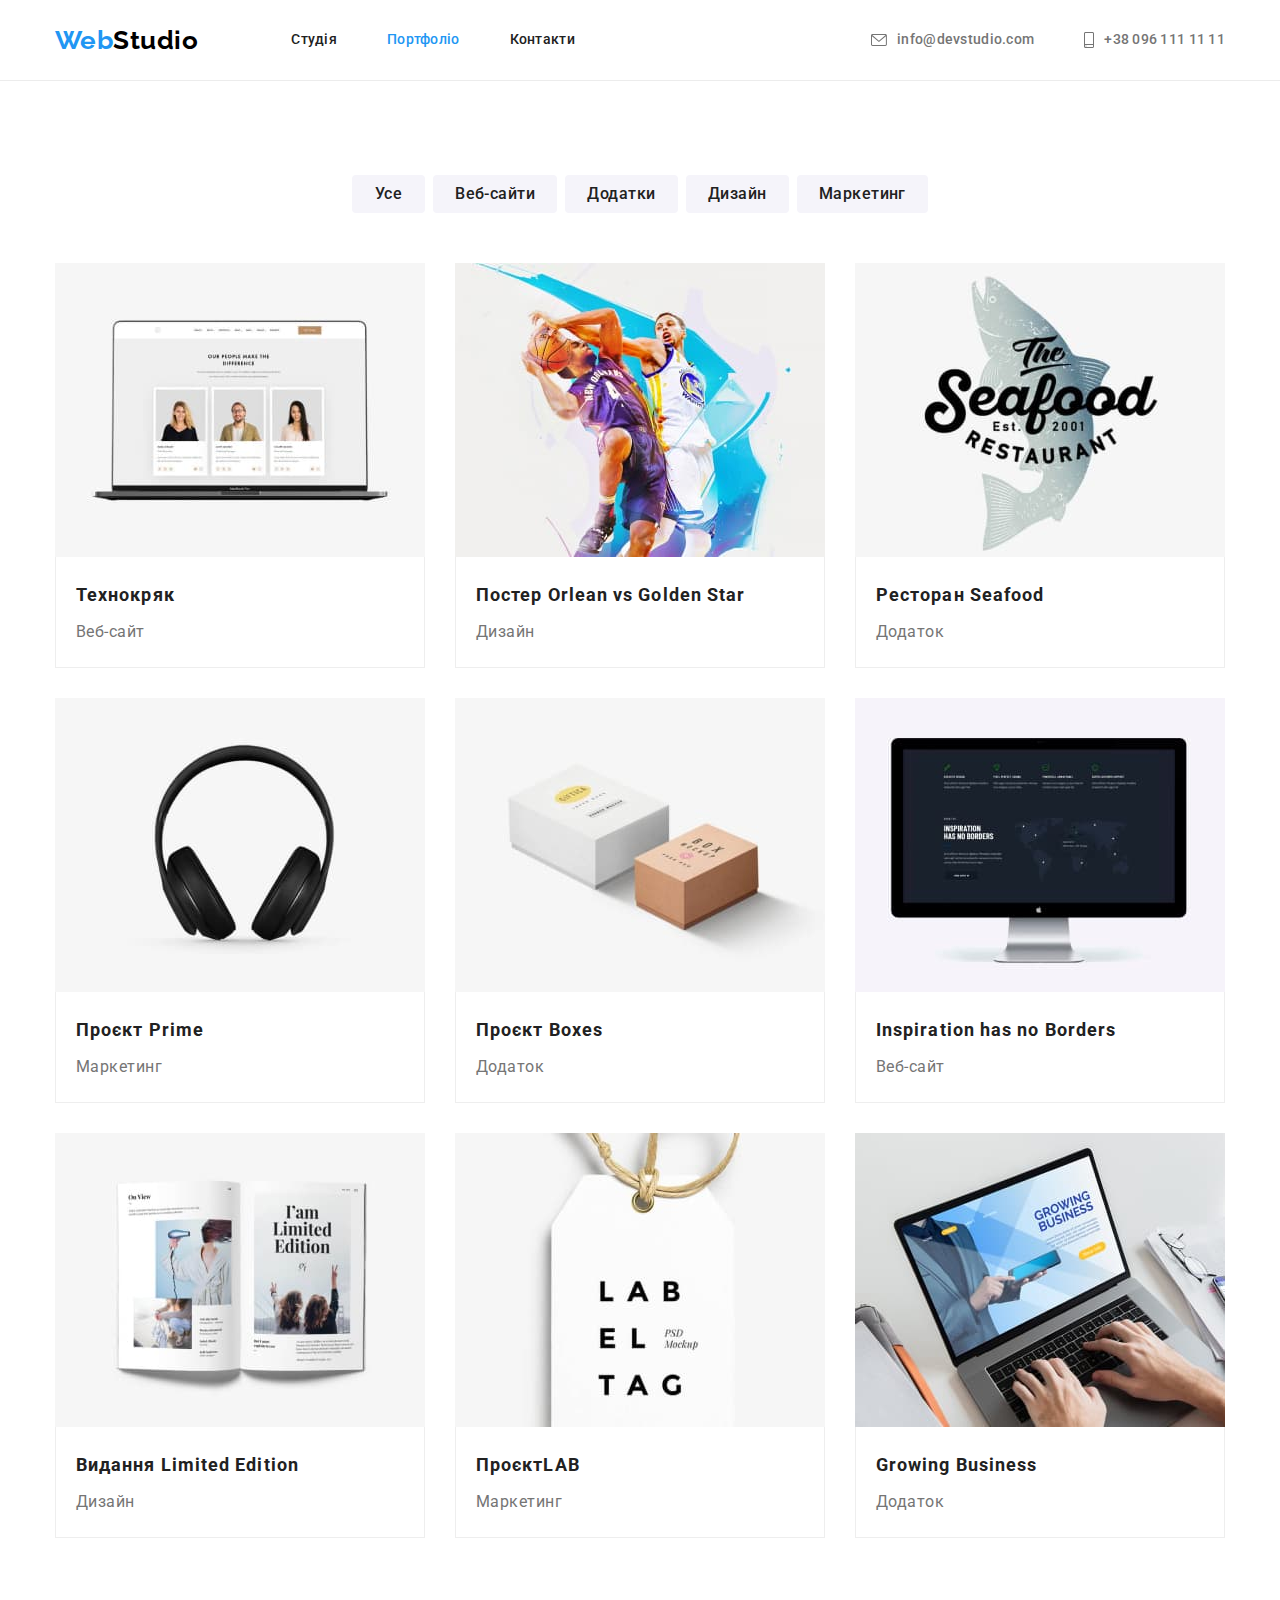
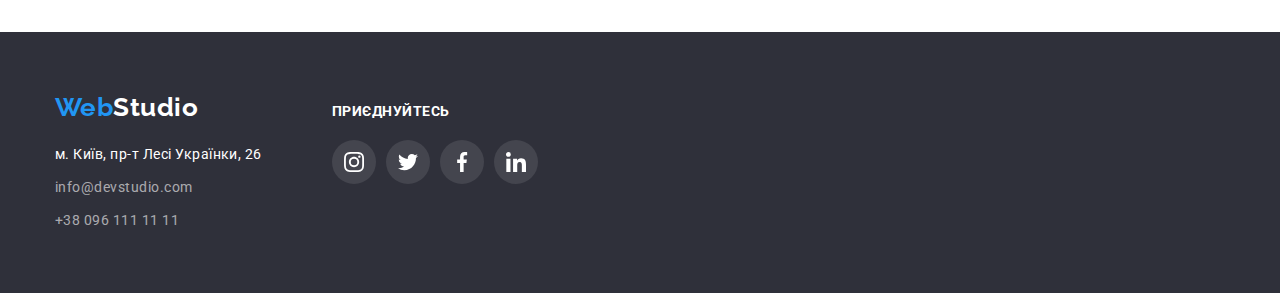
==== commit 98bdc72f: "final" ====
--- a/portfolio.html
+++ b/portfolio.html
@@ -22,27 +22,35 @@
   </head>
   <body>
     <!--Шапка сторінки-->
-    <header class="header">
+        <header class="header">
       <div class="container">
         <div class="header-container">
           <nav class="header-nav">
-            <a href="./index.html" class="logo header-logo hhhhh">
+            <a href="./index.html" class="logo header-logo">
               <span class="first-color-logo">Web</span>Studio
             </a>
             <ul class="site-nav">
-              <li class="nav-item"><a href="./index.html" class="nav-link">Студія</a></li>
-              <li class="nav-item">
-                <a href="./portfolio.html" class="nav-link current">Портфоліо</a>
-              </li>
+              <li class="nav-item"><a href="./index.html" class="nav-link ">Студія</a></li>
+              <li class="nav-item"><a href="./portfolio.html" class="nav-link current">Портфоліо</a></li>
               <li class="nav-item"><a href="" class="nav-link"> Контакти </a></li>
             </ul>
           </nav>
           <ul class="contact-info">
             <li class="contact-item">
-              <a href="mailto:info@devstudio.com" class="contact-link">info@devstudio.com</a>
+              <a href="mailto:info@devstudio.com" class="contact-link">
+                <svg class="mailto" width="16" height="12">
+                  <use href="./images/icons/icons.svg#icon-envelope"></use>
+                </svg>
+                info@devstudio.com
+              </a>
             </li>
             <li class="contact-item">
-              <a href="tel:+380961111111" class="contact-link">+38 096 111 11 11</a>
+              <a href="tel:+380961111111" class="contact-link">
+                <svg class="smartphone" width="10" height="16">
+                  <use href="./images/icons/icons.svg#icon-smartphone"></use>
+                </svg>
+                +38 096 111 11 11
+              </a>
             </li>
           </ul>
         </div>
